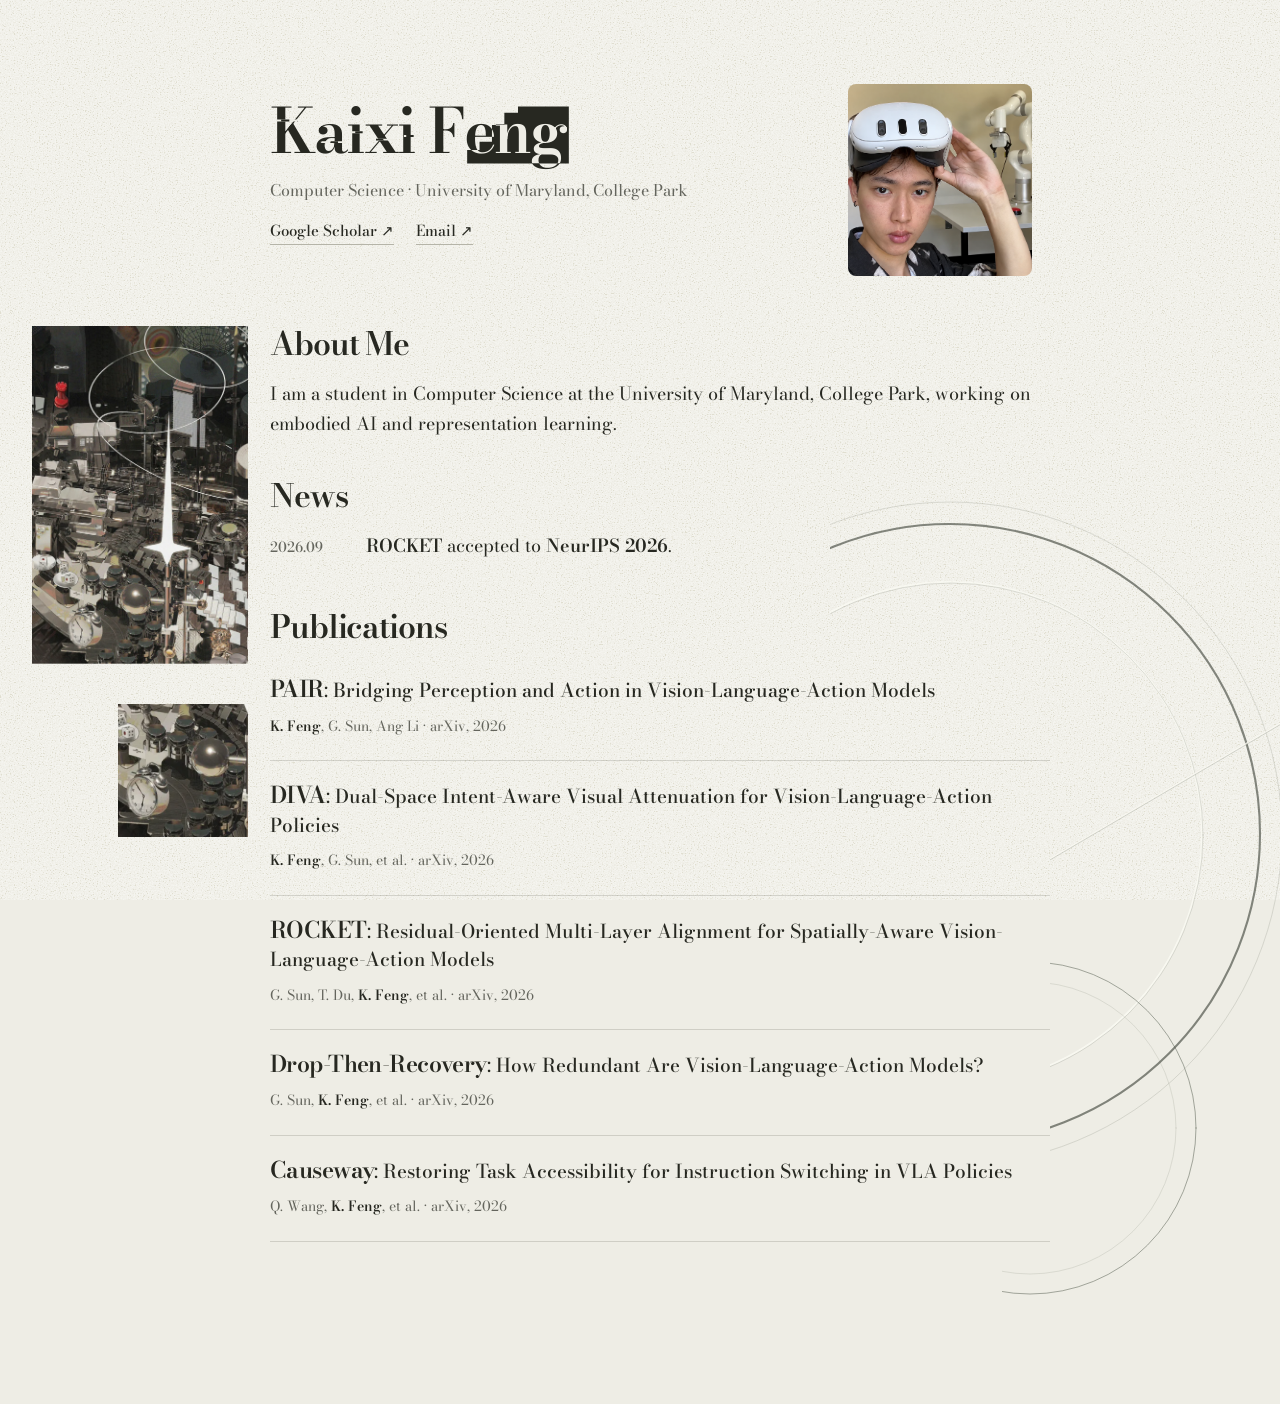
==== index.html @ b35eee11 "Add persistent browser opt-out for owner analytics visits" ====
<!DOCTYPE html>

<html lang="en">
<head>
<meta charset="utf-8"/>
<meta content="width=device-width, initial-scale=1" name="viewport"/>
<meta content="#eeede5" name="theme-color"/>
<meta content="Kaixi Feng — Computer Science student at the University of Maryland, College Park. Research in embodied AI and representation learning." name="description"/>
<meta content="Kaixi Feng — Homepage" property="og:title"/>
<meta content="Research and publications in embodied AI and representation learning." property="og:description"/>
<meta content="website" property="og:type"/>
<meta content="index, follow" name="robots"/>
<link href="https://kaixi66.github.io/Kaixi-Feng.github.io/" rel="canonical"/>
<meta content="https://kaixi66.github.io/Kaixi-Feng.github.io/" property="og:url"/>
<meta content="https://kaixi66.github.io/Kaixi-Feng.github.io/assets/kaixi-portrait-retouched.png" property="og:image"/>
<meta content="Kaixi Feng with a VR headset and robot arm" property="og:image:alt"/>
<meta content="summary" name="twitter:card"/>
<script type="application/ld+json">
{"@context":"https://schema.org","@type":"Person","name":"Kaixi Feng","url":"https://kaixi66.github.io/Kaixi-Feng.github.io/","image":"https://kaixi66.github.io/Kaixi-Feng.github.io/assets/kaixi-portrait-retouched.png","email":"mailto:kaixi@terpmail.umd.edu","jobTitle":"Computer Science student","affiliation":{"@type":"CollegeOrUniversity","name":"University of Maryland, College Park","url":"https://www.umd.edu/"},"sameAs":["https://scholar.google.com/citations?user=DMrUs2QAAAAJ&hl=en"],"knowsAbout":["Embodied AI","Representation Learning","Vision-Language-Action"]}
</script>
<title>Kaixi Feng — Homepage</title>
<link href="./favicon.svg" rel="icon" type="image/svg+xml"/>
<link href="./styles.css?v=ddaf54f" rel="stylesheet"/>
<script defer="" src="./main.js?v=20261015-owner-optout-1"></script>
</head>
<body>
<a class="skip-link" href="#main">Skip to content</a>
<div class="site-layout"><aside aria-hidden="true" class="art-rail art-rail-left">
<div class="art-left-group">
<div aria-hidden="true" class="art-panel art-left"><svg focusable="false" preserveaspectratio="xMidYMid slice" viewbox="140 0 900 1407"><image height="1407" href="./assets/mechanical-left.png" width="1056"/></svg></div>
<div class="art-detail-frame">
<div class="art-detail"><svg focusable="false" preserveAspectRatio="xMidYMid slice" viewBox="175 520 350 360"><image height="1031" href="./assets/mechanical-detail.png" width="886"/></svg></div>
</div>
</div>
</aside><div class="page" id="top">
<header aria-label="Profile" class="profile">
<div class="identity"><h1 aria-label="Kaixi Feng"><svg class="name-wordmark" aria-hidden="true" focusable="false" viewBox="0 0 492 128">
<defs>
<path id="name-field" d="M400 25H482V117H318V95H338V82H358V55H378V35H400Z"/>
<clipPath id="name-inverse"><use href="#name-field"/></clipPath>
<clipPath id="name-noise-k"><path d="M10 46H45V49H10Z"/></clipPath>
<clipPath id="name-noise-a"><path d="M82 81H122V84H82Z"/></clipPath>
<clipPath id="name-noise-i-first"><path d="M130 65H157V68H130Z"/></clipPath>
<clipPath id="name-noise-x"><path d="M171 77H204V80H171Z"/></clipPath>
<clipPath id="name-noise-i-last"><path d="M216 71H242V74H216Z"/></clipPath>
<g id="name-type"><text x="0" y="100" font-size="100" font-family="Bodoni Moda" font-weight="600" style="font-optical-sizing:none;font-variation-settings: &quot;opsz&quot; 12;letter-spacing:-4px">Kaixi Feng</text></g>
<g id="name-composition"><use href="#name-field" class="wordmark-ink"/><use href="#name-type" class="wordmark-ink"/><use href="#name-type" class="wordmark-paper" clip-path="url(#name-inverse)"/></g>
</defs>
<use href="#name-composition"/>
<path d="M10 46H45V49H10ZM82 81H122V84H82ZM130 65H157V68H130ZM171 77H204V80H171ZM216 71H242V74H216Z" class="wordmark-paper"/>
<g clip-path="url(#name-noise-k)"><use href="#name-type" transform="translate(6 0)" class="wordmark-ink"/></g>
<g clip-path="url(#name-noise-a)"><use href="#name-type" transform="translate(-5 0)" class="wordmark-ink"/></g>
<g clip-path="url(#name-noise-i-first)"><use href="#name-type" transform="translate(5 0)" class="wordmark-ink"/></g>
<g clip-path="url(#name-noise-x)"><use href="#name-type" transform="translate(-5 0)" class="wordmark-ink"/></g>
<g clip-path="url(#name-noise-i-last)"><use href="#name-type" transform="translate(5 0)" class="wordmark-ink"/></g>

</svg></h1><p class="profile-role">Computer Science · University of Maryland, College Park</p><div class="profile-links">
<a href="https://scholar.google.com/citations?user=DMrUs2QAAAAJ&amp;hl=en" rel="noopener noreferrer" target="_blank">Google Scholar ↗</a>
<a href="mailto:kaixi@terpmail.umd.edu" aria-label="Email Kaixi Feng at kaixi@terpmail.umd.edu">Email ↗</a>
</div></div>
<div class="portrait"><img src="./assets/kaixi-portrait-retouched.png" alt="Kaixi Feng wearing a VR headset beside a robot arm in a robotics lab" width="184" height="192" fetchpriority="high"/></div>
</header>
<main class="content" id="main">
<section aria-labelledby="about-heading" class="content-section" id="about">
<h2 id="about-heading">About Me</h2>
<p>I am a student in Computer Science at the University of Maryland, College Park, working on embodied AI and representation learning.</p>
</section>
<section aria-labelledby="news-heading" class="content-section" id="news">
<h2 id="news-heading">News</h2>
<ul class="news-list"><li><time datetime="2026-09">2026.09</time><p><strong>ROCKET</strong> accepted to <strong>NeurIPS 2026</strong>.</p></li></ul>
</section>
<section aria-labelledby="publications-heading" class="content-section publications-section" id="publications">
<h2 id="publications-heading">Publications</h2>
<div class="publication-list">
<article class="publication">
<h3><a href="https://arxiv.org/abs/2610.09016" rel="noopener noreferrer" target="_blank"><span class="paper-name">PAIR</span>: Bridging Perception and Action in Vision-Language-Action Models</a></h3>
<p><strong>K. Feng</strong>, G. Sun, Ang Li<span class="venue"> · arXiv, 2026</span></p>
</article>
<article class="publication">
<h3><a href="https://arxiv.org/abs/2610.09144" rel="noopener noreferrer" target="_blank"><span class="paper-name">DIVA</span>: Dual-Space Intent-Aware Visual Attenuation for Vision-Language-Action Policies</a></h3>
<p><strong>K. Feng</strong>, G. Sun, et al.<span class="venue"> · arXiv, 2026</span></p>
</article>
<article class="publication">
<h3><a href="https://arxiv.org/abs/2602.17951" rel="noopener noreferrer" target="_blank"><span class="paper-name">ROCKET</span>: Residual-Oriented Multi-Layer Alignment for Spatially-Aware Vision-Language-Action Models</a></h3>
<p>G. Sun, T. Du, <strong>K. Feng</strong>, et al.<span class="venue"> · arXiv, 2026</span></p>
</article>
<article class="publication">
<h3><a href="https://arxiv.org/abs/2606.27755" rel="noopener noreferrer" target="_blank"><span class="paper-name">Drop-Then-Recovery</span>: How Redundant Are Vision-Language-Action Models?</a></h3>
<p>G. Sun, <strong>K. Feng</strong>, et al.<span class="venue"> · arXiv, 2026</span></p>
</article>
<article class="publication">
<h3><a href="https://arxiv.org/abs/2609.30913" rel="noopener noreferrer" target="_blank"><span class="paper-name">Causeway</span>: Restoring Task Accessibility for Instruction Switching in VLA Policies</a></h3>
<p>Q. Wang, <strong>K. Feng</strong>, et al.<span class="venue"> · arXiv, 2026</span></p>
</article>
</div>
</section>
</main>
</div><aside aria-hidden="true" class="art-rail orbital-field"><img src="./assets/etched-orbit.svg" alt="" width="680" height="910" decoding="async"/></aside></div></body>
</html>
---- styles.css ----
@import url('https://fonts.googleapis.com/css2?family=Bodoni+Moda:opsz,wght@6..96,400;6..96,500;6..96,600&display=swap');

:root{--paper:#eeede5;--ink:#272821;--muted:#64655d;--line:rgba(57,58,45,.17);--accent:#596a6d;--serif:'Bodoni Moda','Bodoni MT','Times New Roman',serif}
*{box-sizing:border-box}
html{scroll-behavior:smooth}
body{margin:0;background:var(--paper);color:var(--ink);font-family:var(--serif);font-weight:400;font-optical-sizing:none;font-variation-settings:"opsz" 12;-webkit-font-smoothing:antialiased}
body::before{content:"";position:fixed;inset:0;z-index:0;pointer-events:none;background:url('./grain.svg') repeat;background-size:384px 384px;opacity:.88;mix-blend-mode:soft-light}
::selection{background:#d0c8b7}
a{color:inherit;text-decoration:none}
a:hover{color:var(--accent)}
a:focus-visible{outline:2px solid var(--accent);outline-offset:5px}
.skip-link{position:absolute;top:-70px;left:20px;background:var(--ink);color:var(--paper);padding:12px 18px;z-index:40}.skip-link:focus{top:12px}

.site-layout{position:relative;z-index:1;display:grid;grid-template-columns:minmax(0,1fr) minmax(0,900px) minmax(0,.8fr);grid-template-rows:repeat(4,auto);column-gap:58px;align-items:start;max-width:1640px;margin:0 auto;padding:92px 48px 120px}
/* Shared rows anchor the illustrations to content, including when text wraps. */
.page{min-width:0;display:grid;grid-column:2;grid-row:1 / 5;grid-template-rows:subgrid}
.profile{grid-row:1}
.content{display:grid;grid-row:2 / 5;grid-template-rows:subgrid;min-width:0}
#about{grid-row:1;padding-bottom:38px}
#news{grid-row:2;padding-bottom:48px}
#publications{grid-row:3}
.art-rail{position:relative;min-width:0}
.art-rail-left{grid-column:1;grid-row:2 / 5}
.art-panel{position:relative;pointer-events:none}
.art-panel>svg{display:block;width:100%;height:100%;overflow:hidden}
.art-left-group{width:calc(100% + 16px);max-width:244px;margin:0 0 0 auto}
.art-left{width:100%;aspect-ratio:900/1407;margin:0}
.art-detail-frame{position:relative;width:60%;max-width:156px;margin:40px 0 0 auto}
.art-detail{width:100%;aspect-ratio:350/360;overflow:hidden}
.art-detail svg{display:block;width:100%;height:100%}
/* Reveal the arc ends in the upper/lower whitespace; mask the reading area. */
.orbital-field{position:absolute;grid-column:3;grid-row:3 / 5;top:16px;left:-278px;height:910px;width:calc(100% + 278px);overflow:hidden;clip-path:polygon(0 0,100% 0,100% 100%,172px 100%,172px 740px,220px 740px,220px 170px,0 170px);pointer-events:none;user-select:none}
.orbital-field img{position:absolute;left:-180px;top:0;display:block;width:680px;height:910px;max-width:none}

.profile{position:relative}

.profile{display:grid;grid-template-columns:minmax(0,max-content) 184px;justify-content:start;align-items:center;gap:196px;margin-bottom:62px}
.portrait{position:relative;top:12px;width:184px;aspect-ratio:23/24;overflow:hidden;border-radius:8px}
.portrait img{display:block;width:100%;height:100%;object-fit:cover;object-position:50% 35%}
.profile h1{font-family:var(--serif);font-size:70px;line-height:1;letter-spacing:-.04em;font-weight:600;margin:0 0 19px;font-optical-sizing:none;font-variation-settings:"opsz" 12}

/* Hard-edged, static wordmark: shared geometry keeps the inverse lettering aligned. */
.name-wordmark{display:block;width:4.92em;height:1.28em;margin-bottom:-.18em;overflow:visible}
.name-wordmark text{font-family:var(--serif);font-size:100px;font-weight:600;font-optical-sizing:none;font-variation-settings:"opsz" 12;letter-spacing:-4px}
.wordmark-ink{fill:var(--ink)}
.wordmark-paper{fill:var(--paper)}

.profile-role{font-size:16px;line-height:1.5;color:var(--muted);margin:0}
.profile-links{display:flex;align-items:center;gap:22px;margin-top:18px}
.profile-links a{font-size:15px;line-height:1.4;font-weight:500;border-bottom:1px solid #b5b4a8;padding-bottom:3px}

.content-section{position:relative;margin:0;scroll-margin-top:32px}
h2{font-family:var(--serif);font-size:32px;line-height:1.12;letter-spacing:-.035em;font-weight:600;margin:0 0 17px;font-optical-sizing:none;font-variation-settings:"opsz" 12}
.content-section>p{font-size:18px;line-height:1.7;margin:0;max-width:78ch}
.news-list{list-style:none;margin:0;padding:0}
.news-list li{display:grid;grid-template-columns:76px minmax(0,1fr);gap:20px;align-items:baseline}
.news-list time{font-size:14px;font-weight:500;color:var(--muted);white-space:nowrap}
.news-list p{font-size:18px;line-height:1.7;margin:0}
.news-list strong{font-weight:600}
.publications-section{position:relative;margin:0}
.publications-section h2{margin-bottom:10px}
.publication{padding:22px 0 23px;border-bottom:1px solid var(--line)}
.publication h3{font-size:19px;line-height:1.5;letter-spacing:0;font-weight:500;margin:0 0 9px}
.paper-name{font-family:var(--serif);font-size:23px;font-weight:600;letter-spacing:-.025em;line-height:1;font-optical-sizing:none;font-variation-settings:"opsz" 12}
.publication p{font-size:14px;line-height:1.6;color:var(--muted);margin:0}
.publication p strong{font-weight:600;color:var(--ink)}
.venue{white-space:nowrap}

@media(max-width:1390px){.site-layout{grid-template-columns:minmax(0,1fr) minmax(0,780px) minmax(0,.8fr);column-gap:38px;padding:72px 32px 100px}.profile h1{font-size:62px}.profile{gap:160px}.art-left-group{margin-left:0}.orbital-field{width:calc(100% + 258px);left:-258px}}
@media(max-width:1100px){.site-layout{display:block;max-width:876px;padding:56px 24px 90px}.page,.content{display:block}.art-rail{display:none}.profile{grid-template-columns:minmax(0,max-content) 152px;gap:28px;margin-bottom:50px}.portrait{top:0;width:152px}.profile h1{font-size:46px}.profile-role{font-size:15px}}
@media(max-width:800px){.site-layout{max-width:640px;padding:40px 28px 68px}.profile{grid-template-columns:minmax(0,max-content) 120px;gap:20px;margin-bottom:43px}.portrait{width:120px}.profile h1{font-size:38px;margin-bottom:14px}.profile-role{font-size:14px;line-height:1.6}.profile-links{gap:18px;margin-top:14px}.profile-links a{font-size:14px}#about{padding-bottom:30px}#news{padding-bottom:38px}h2{font-size:30px;margin-bottom:14px}.content-section>p{font-size:17px;line-height:1.7}.news-list p{font-size:17px}.news-list li{grid-template-columns:65px minmax(0,1fr);gap:15px}.news-list time{font-size:13px}.publication{padding:20px 0}.publication h3{font-size:18px}.paper-name{font-size:21px}.publication p{font-size:13px}}
@media(max-width:390px){.site-layout{padding-left:22px;padding-right:22px}.profile{grid-template-columns:minmax(0,max-content) 112px;gap:19px}.portrait{width:112px}.profile h1{font-size:35px}.profile-links{gap:14px}.profile-links a{font-size:13px}}
@media(max-width:360px){.profile{grid-template-columns:minmax(0,max-content) 104px;gap:16px}.portrait{width:104px}.profile h1{font-size:30px}.profile-links{gap:12px}.profile-links a{font-size:12px}}
@media(prefers-reduced-motion:reduce){html{scroll-behavior:auto}}
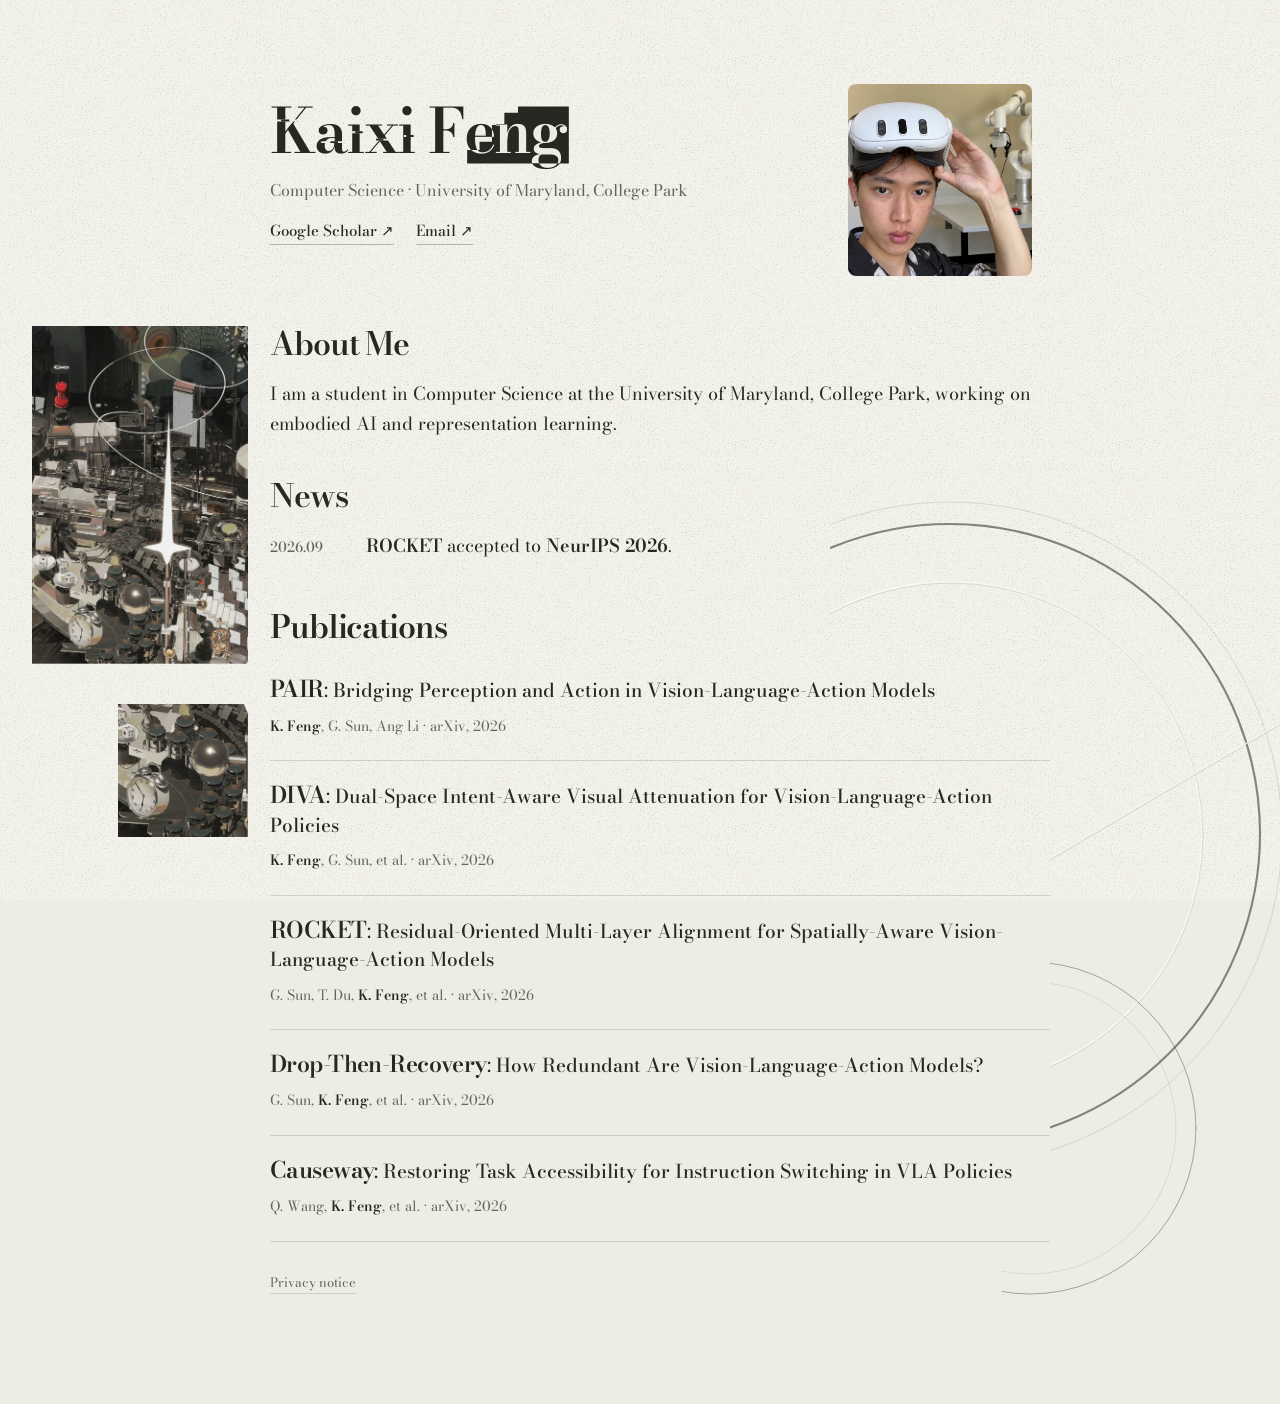
==== commit 6d5ab789: "Add consent-controlled Statcounter and Clarity visitor analytics" ====
--- a/index.html
+++ b/index.html
@@ -20,8 +20,9 @@
 </script>
 <title>Kaixi Feng — Homepage</title>
 <link href="./favicon.svg" rel="icon" type="image/svg+xml"/>
-<link href="./styles.css?v=ddaf54f" rel="stylesheet"/>
-<script defer="" src="./main.js?v=20261015-owner-optout-1"></script>
+<link href="./styles.css?v=20261015-insights-1" rel="stylesheet"/>
+<script defer="" src="./visitor-insights.js?v=20261015-insights-1"></script>
+<script defer="" src="./main.js?v=20261015-insights-1"></script>
 </head>
 <body>
 <a class="skip-link" href="#main">Skip to content</a>
@@ -93,7 +94,23 @@
 <p>Q. Wang, <strong>K. Feng</strong>, et al.<span class="venue"> · arXiv, 2026</span></p>
 </article>
 </div>
+<footer class="site-footer">
+<button type="button" id="analytics-settings" aria-controls="analytics-options" hidden>Privacy &amp; analytics</button>
+<a href="./privacy.html">Privacy notice</a>
+</footer>
 </section>
 </main>
-</div><aside aria-hidden="true" class="art-rail orbital-field"><img src="./assets/etched-orbit.svg" alt="" width="680" height="910" decoding="async"/></aside></div></body>
+</div><aside aria-hidden="true" class="art-rail orbital-field"><img src="./assets/etched-orbit.svg" alt="" width="680" height="910" decoding="async"/></aside></div>
+<section id="analytics-options" class="analytics-panel" aria-labelledby="analytics-options-title" tabindex="-1" hidden>
+<button type="button" id="analytics-close" class="analytics-close" aria-label="Close analytics preferences">×</button>
+<h2 id="analytics-options-title">Privacy &amp; analytics</h2>
+<p>May I use optional analytics to understand visits and improve this site? Statcounter measures approximate location, traffic sources and return visits. Microsoft Clarity records page interactions for click and scroll heatmaps and session replay. These services use cookies and receive usage data when you allow them.</p>
+<p>Cloudflare provides basic, cookie-free traffic statistics. <a href="./privacy.html">Read the privacy notice</a>.</p>
+<p id="analytics-choice-status" class="analytics-choice-status" role="status"></p>
+<div class="analytics-actions">
+<button type="button" id="analytics-decline">Decline optional analytics</button>
+<button type="button" id="analytics-allow">Allow optional analytics</button>
+</div>
+</section>
+</body>
 </html>
--- a/styles.css
+++ b/styles.css
@@ -73,3 +73,22 @@
 @media(max-width:360px){.profile{grid-template-columns:minmax(0,max-content) 104px;gap:16px}.portrait{width:104px}.profile h1{font-size:30px}.profile-links{gap:12px}.profile-links a{font-size:12px}}
 @media(prefers-reduced-motion:reduce){html{scroll-behavior:auto}}
 
+[hidden]{display:none!important}
+.site-footer{display:flex;flex-wrap:wrap;gap:12px 22px;margin-top:30px;color:var(--muted);font-size:13px;line-height:1.6}
+.site-footer button{font:inherit;color:inherit;border:0;border-bottom:1px solid var(--line);background:none;padding:0;cursor:pointer}
+.site-footer a{border-bottom:1px solid var(--line)}
+button:focus-visible{outline:2px solid var(--accent);outline-offset:4px}
+.analytics-panel{position:fixed;z-index:45;right:20px;bottom:20px;width:520px;max-width:calc(100% - 40px);max-height:calc(100dvh - 40px);overflow:auto;background:var(--paper);color:var(--ink);border:1px solid #b5b4a8;padding:23px 24px;font-family:system-ui,sans-serif;font-size:13px;line-height:1.65}
+.analytics-panel h2{font-family:var(--serif);font-size:25px;margin:0 28px 12px 0}
+.analytics-panel p{margin:0 0 12px}
+.analytics-panel a{text-decoration:underline;text-underline-offset:3px}
+.analytics-close{position:absolute;right:12px;top:8px;border:0;background:none;color:var(--muted);font-size:25px;cursor:pointer;padding:4px 8px}
+.analytics-choice-status{color:var(--muted)}
+.analytics-actions{display:flex;flex-wrap:wrap;gap:10px}
+.analytics-actions button{flex:1 1 185px;border:1px solid #85887b;padding:10px 12px;background:transparent;color:var(--ink);font:inherit;line-height:1.4;cursor:pointer}
+.analytics-actions button:hover{background:#e2e2d7}
+.privacy-page{position:relative;z-index:1;max-width:760px;margin:0 auto;padding:55px 25px 80px;font-size:17px;line-height:1.7}
+.privacy-page h1{font-size:40px;line-height:1.2;margin:25px 0}
+.privacy-page h2{font-size:26px;margin:32px 0 12px}
+.privacy-page a{text-decoration:underline;text-underline-offset:3px}
+
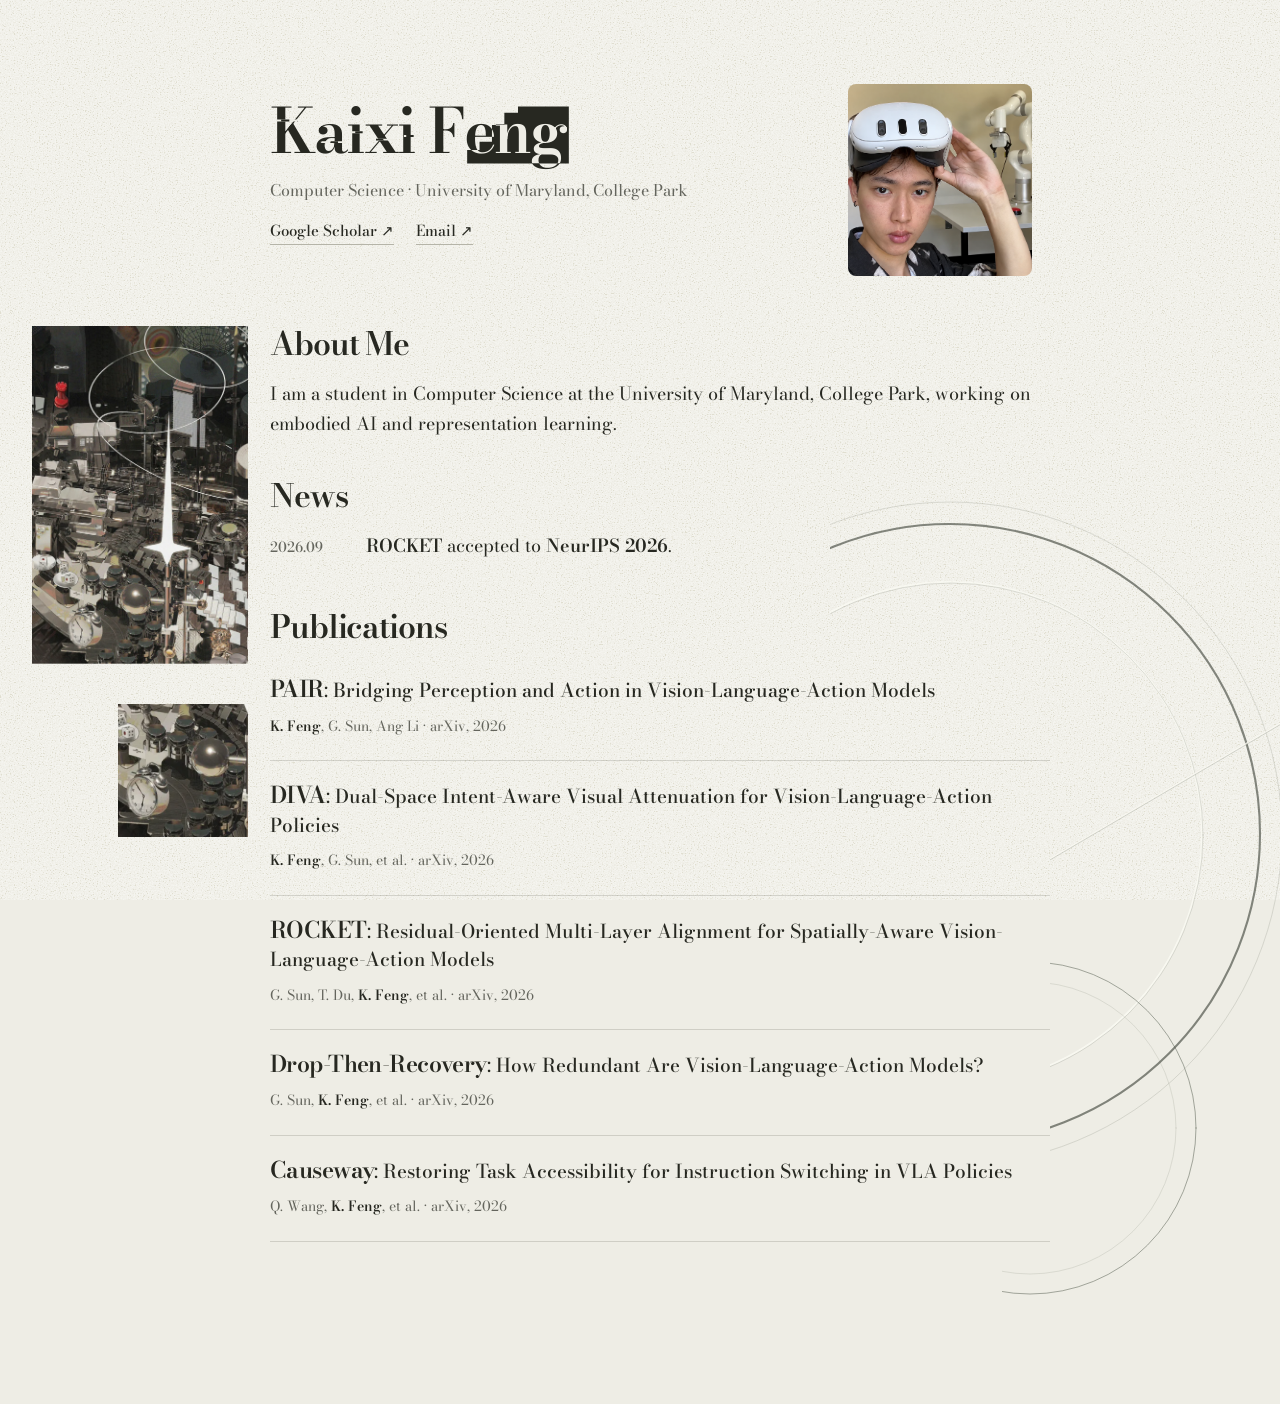
==== commit ea1fb49b: "Remove standalone privacy notice footer link" ====
--- a/index.html
+++ b/index.html
@@ -96,7 +96,6 @@
 </div>
 <footer class="site-footer">
 <button type="button" id="analytics-settings" aria-controls="analytics-options" hidden>Privacy &amp; analytics</button>
-<a href="./privacy.html">Privacy notice</a>
 </footer>
 </section>
 </main>
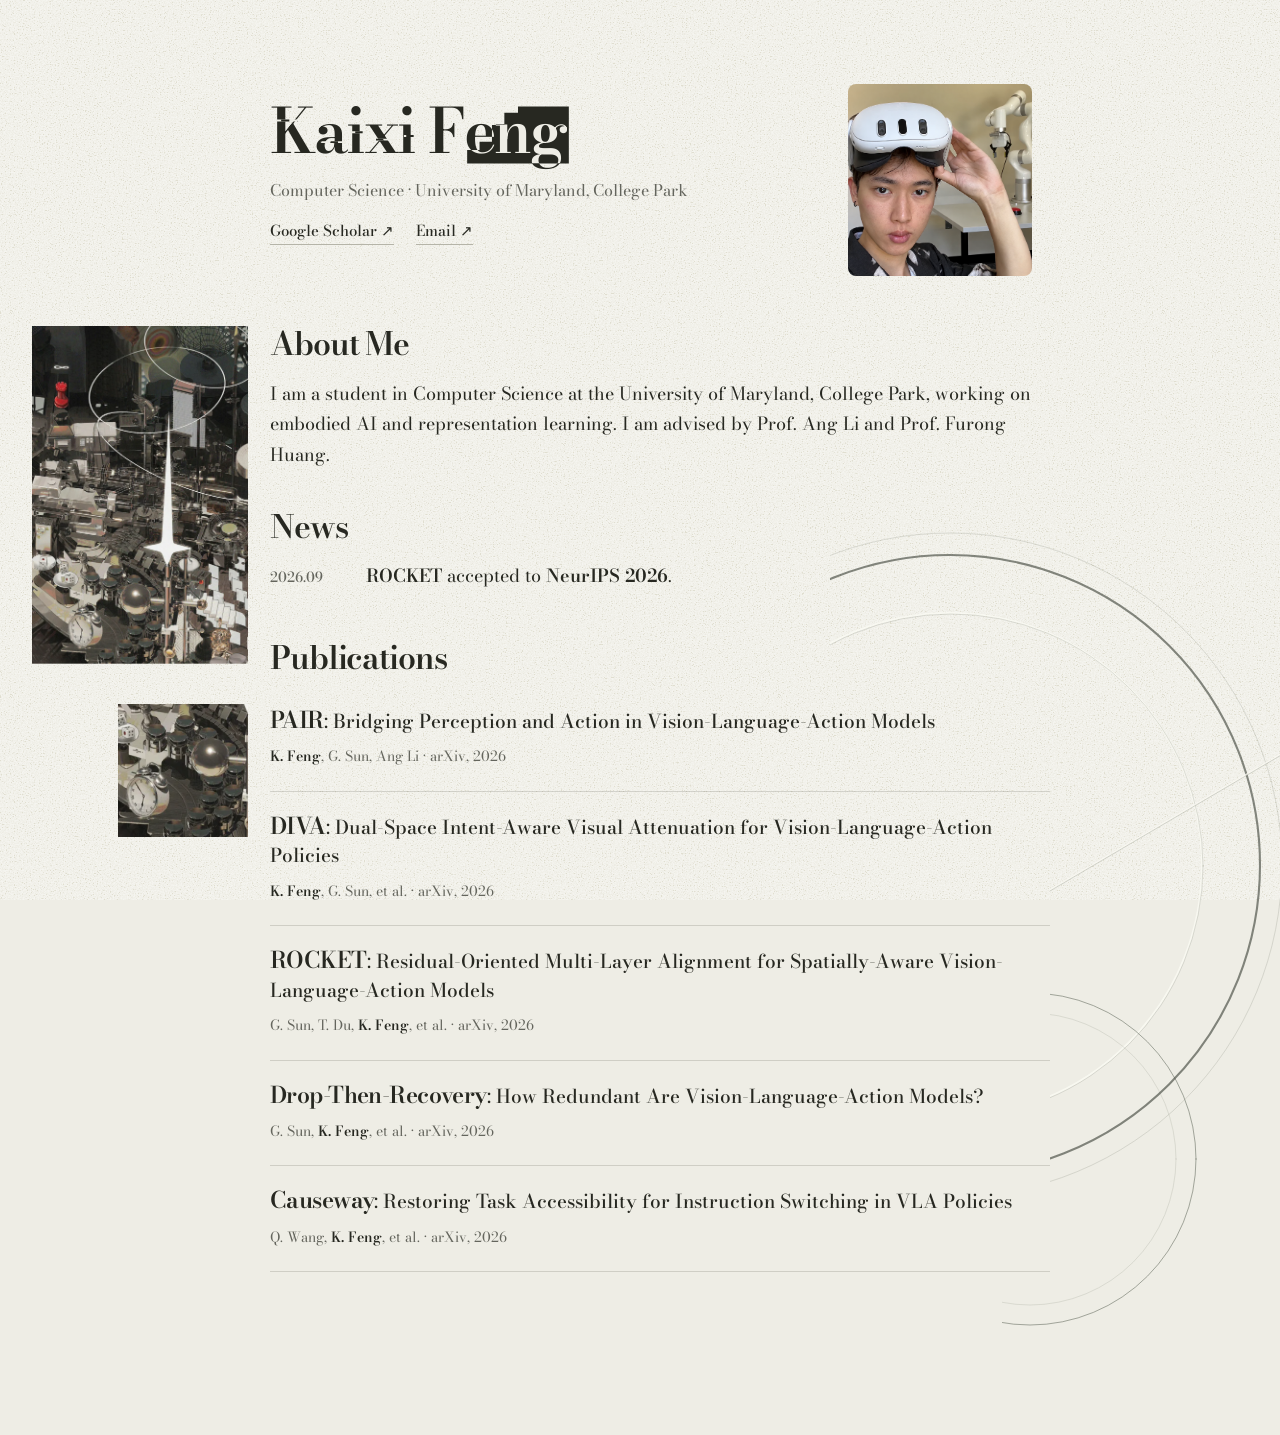
==== commit 3b639e3e: "Add Prof. Ang Li and Prof. Furong Huang as advisors in About Me" ====
--- a/index.html
+++ b/index.html
@@ -1,115 +1,101 @@
-<!DOCTYPE html>
-
-<html lang="en">
-<head>
-<meta charset="utf-8"/>
-<meta content="width=device-width, initial-scale=1" name="viewport"/>
-<meta content="#eeede5" name="theme-color"/>
-<meta content="Kaixi Feng — Computer Science student at the University of Maryland, College Park. Research in embodied AI and representation learning." name="description"/>
-<meta content="Kaixi Feng — Homepage" property="og:title"/>
-<meta content="Research and publications in embodied AI and representation learning." property="og:description"/>
-<meta content="website" property="og:type"/>
-<meta content="index, follow" name="robots"/>
-<link href="https://kaixi66.github.io/Kaixi-Feng.github.io/" rel="canonical"/>
-<meta content="https://kaixi66.github.io/Kaixi-Feng.github.io/" property="og:url"/>
-<meta content="https://kaixi66.github.io/Kaixi-Feng.github.io/assets/kaixi-portrait-retouched.png" property="og:image"/>
-<meta content="Kaixi Feng with a VR headset and robot arm" property="og:image:alt"/>
-<meta content="summary" name="twitter:card"/>
-<script type="application/ld+json">
-{"@context":"https://schema.org","@type":"Person","name":"Kaixi Feng","url":"https://kaixi66.github.io/Kaixi-Feng.github.io/","image":"https://kaixi66.github.io/Kaixi-Feng.github.io/assets/kaixi-portrait-retouched.png","email":"mailto:kaixi@terpmail.umd.edu","jobTitle":"Computer Science student","affiliation":{"@type":"CollegeOrUniversity","name":"University of Maryland, College Park","url":"https://www.umd.edu/"},"sameAs":["https://scholar.google.com/citations?user=DMrUs2QAAAAJ&hl=en"],"knowsAbout":["Embodied AI","Representation Learning","Vision-Language-Action"]}
-</script>
-<title>Kaixi Feng — Homepage</title>
-<link href="./favicon.svg" rel="icon" type="image/svg+xml"/>
-<link href="./styles.css?v=20261015-insights-1" rel="stylesheet"/>
-<script defer="" src="./visitor-insights.js?v=20261015-insights-1"></script>
-<script defer="" src="./main.js?v=20261015-insights-1"></script>
-</head>
-<body>
-<a class="skip-link" href="#main">Skip to content</a>
-<div class="site-layout"><aside aria-hidden="true" class="art-rail art-rail-left">
-<div class="art-left-group">
-<div aria-hidden="true" class="art-panel art-left"><svg focusable="false" preserveaspectratio="xMidYMid slice" viewbox="140 0 900 1407"><image height="1407" href="./assets/mechanical-left.png" width="1056"/></svg></div>
-<div class="art-detail-frame">
-<div class="art-detail"><svg focusable="false" preserveAspectRatio="xMidYMid slice" viewBox="175 520 350 360"><image height="1031" href="./assets/mechanical-detail.png" width="886"/></svg></div>
-</div>
-</div>
-</aside><div class="page" id="top">
-<header aria-label="Profile" class="profile">
-<div class="identity"><h1 aria-label="Kaixi Feng"><svg class="name-wordmark" aria-hidden="true" focusable="false" viewBox="0 0 492 128">
-<defs>
-<path id="name-field" d="M400 25H482V117H318V95H338V82H358V55H378V35H400Z"/>
-<clipPath id="name-inverse"><use href="#name-field"/></clipPath>
-<clipPath id="name-noise-k"><path d="M10 46H45V49H10Z"/></clipPath>
-<clipPath id="name-noise-a"><path d="M82 81H122V84H82Z"/></clipPath>
-<clipPath id="name-noise-i-first"><path d="M130 65H157V68H130Z"/></clipPath>
-<clipPath id="name-noise-x"><path d="M171 77H204V80H171Z"/></clipPath>
-<clipPath id="name-noise-i-last"><path d="M216 71H242V74H216Z"/></clipPath>
-<g id="name-type"><text x="0" y="100" font-size="100" font-family="Bodoni Moda" font-weight="600" style="font-optical-sizing:none;font-variation-settings: &quot;opsz&quot; 12;letter-spacing:-4px">Kaixi Feng</text></g>
-<g id="name-composition"><use href="#name-field" class="wordmark-ink"/><use href="#name-type" class="wordmark-ink"/><use href="#name-type" class="wordmark-paper" clip-path="url(#name-inverse)"/></g>
-</defs>
-<use href="#name-composition"/>
-<path d="M10 46H45V49H10ZM82 81H122V84H82ZM130 65H157V68H130ZM171 77H204V80H171ZM216 71H242V74H216Z" class="wordmark-paper"/>
-<g clip-path="url(#name-noise-k)"><use href="#name-type" transform="translate(6 0)" class="wordmark-ink"/></g>
-<g clip-path="url(#name-noise-a)"><use href="#name-type" transform="translate(-5 0)" class="wordmark-ink"/></g>
-<g clip-path="url(#name-noise-i-first)"><use href="#name-type" transform="translate(5 0)" class="wordmark-ink"/></g>
-<g clip-path="url(#name-noise-x)"><use href="#name-type" transform="translate(-5 0)" class="wordmark-ink"/></g>
-<g clip-path="url(#name-noise-i-last)"><use href="#name-type" transform="translate(5 0)" class="wordmark-ink"/></g>
-
-</svg></h1><p class="profile-role">Computer Science · University of Maryland, College Park</p><div class="profile-links">
-<a href="https://scholar.google.com/citations?user=DMrUs2QAAAAJ&amp;hl=en" rel="noopener noreferrer" target="_blank">Google Scholar ↗</a>
-<a href="mailto:kaixi@terpmail.umd.edu" aria-label="Email Kaixi Feng at kaixi@terpmail.umd.edu">Email ↗</a>
-</div></div>
-<div class="portrait"><img src="./assets/kaixi-portrait-retouched.png" alt="Kaixi Feng wearing a VR headset beside a robot arm in a robotics lab" width="184" height="192" fetchpriority="high"/></div>
-</header>
-<main class="content" id="main">
-<section aria-labelledby="about-heading" class="content-section" id="about">
-<h2 id="about-heading">About Me</h2>
-<p>I am a student in Computer Science at the University of Maryland, College Park, working on embodied AI and representation learning.</p>
-</section>
-<section aria-labelledby="news-heading" class="content-section" id="news">
-<h2 id="news-heading">News</h2>
-<ul class="news-list"><li><time datetime="2026-09">2026.09</time><p><strong>ROCKET</strong> accepted to <strong>NeurIPS 2026</strong>.</p></li></ul>
-</section>
-<section aria-labelledby="publications-heading" class="content-section publications-section" id="publications">
-<h2 id="publications-heading">Publications</h2>
-<div class="publication-list">
-<article class="publication">
-<h3><a href="https://arxiv.org/abs/2610.09016" rel="noopener noreferrer" target="_blank"><span class="paper-name">PAIR</span>: Bridging Perception and Action in Vision-Language-Action Models</a></h3>
-<p><strong>K. Feng</strong>, G. Sun, Ang Li<span class="venue"> · arXiv, 2026</span></p>
-</article>
-<article class="publication">
-<h3><a href="https://arxiv.org/abs/2610.09144" rel="noopener noreferrer" target="_blank"><span class="paper-name">DIVA</span>: Dual-Space Intent-Aware Visual Attenuation for Vision-Language-Action Policies</a></h3>
-<p><strong>K. Feng</strong>, G. Sun, et al.<span class="venue"> · arXiv, 2026</span></p>
-</article>
-<article class="publication">
-<h3><a href="https://arxiv.org/abs/2602.17951" rel="noopener noreferrer" target="_blank"><span class="paper-name">ROCKET</span>: Residual-Oriented Multi-Layer Alignment for Spatially-Aware Vision-Language-Action Models</a></h3>
-<p>G. Sun, T. Du, <strong>K. Feng</strong>, et al.<span class="venue"> · arXiv, 2026</span></p>
-</article>
-<article class="publication">
-<h3><a href="https://arxiv.org/abs/2606.27755" rel="noopener noreferrer" target="_blank"><span class="paper-name">Drop-Then-Recovery</span>: How Redundant Are Vision-Language-Action Models?</a></h3>
-<p>G. Sun, <strong>K. Feng</strong>, et al.<span class="venue"> · arXiv, 2026</span></p>
-</article>
-<article class="publication">
-<h3><a href="https://arxiv.org/abs/2609.30913" rel="noopener noreferrer" target="_blank"><span class="paper-name">Causeway</span>: Restoring Task Accessibility for Instruction Switching in VLA Policies</a></h3>
-<p>Q. Wang, <strong>K. Feng</strong>, et al.<span class="venue"> · arXiv, 2026</span></p>
-</article>
-</div>
-<footer class="site-footer">
-<button type="button" id="analytics-settings" aria-controls="analytics-options" hidden>Privacy &amp; analytics</button>
-</footer>
-</section>
-</main>
-</div><aside aria-hidden="true" class="art-rail orbital-field"><img src="./assets/etched-orbit.svg" alt="" width="680" height="910" decoding="async"/></aside></div>
-<section id="analytics-options" class="analytics-panel" aria-labelledby="analytics-options-title" tabindex="-1" hidden>
-<button type="button" id="analytics-close" class="analytics-close" aria-label="Close analytics preferences">×</button>
-<h2 id="analytics-options-title">Privacy &amp; analytics</h2>
-<p>May I use optional analytics to understand visits and improve this site? Statcounter measures approximate location, traffic sources and return visits. Microsoft Clarity records page interactions for click and scroll heatmaps and session replay. These services use cookies and receive usage data when you allow them.</p>
-<p>Cloudflare provides basic, cookie-free traffic statistics. <a href="./privacy.html">Read the privacy notice</a>.</p>
-<p id="analytics-choice-status" class="analytics-choice-status" role="status"></p>
-<div class="analytics-actions">
-<button type="button" id="analytics-decline">Decline optional analytics</button>
-<button type="button" id="analytics-allow">Allow optional analytics</button>
-</div>
-</section>
-</body>
-</html>
+<!DOCTYPE html>
+
+<html lang="en">
+<head>
+<meta charset="utf-8"/>
+<meta content="width=device-width, initial-scale=1" name="viewport"/>
+<meta content="#eeede5" name="theme-color"/>
+<meta content="Kaixi Feng — Computer Science student at the University of Maryland, College Park. Research in embodied AI and representation learning." name="description"/>
+<meta content="Kaixi Feng — Homepage" property="og:title"/>
+<meta content="Research and publications in embodied AI and representation learning." property="og:description"/>
+<meta content="website" property="og:type"/>
+<meta content="index, follow" name="robots"/>
+<link href="https://kaixi66.github.io/Kaixi-Feng.github.io/" rel="canonical"/>
+<meta content="https://kaixi66.github.io/Kaixi-Feng.github.io/" property="og:url"/>
+<meta content="https://kaixi66.github.io/Kaixi-Feng.github.io/assets/kaixi-portrait-retouched.png" property="og:image"/>
+<meta content="Kaixi Feng with a VR headset and robot arm" property="og:image:alt"/>
+<meta content="summary" name="twitter:card"/>
+<script type="application/ld+json">
+{"@context":"https://schema.org","@type":"Person","name":"Kaixi Feng","url":"https://kaixi66.github.io/Kaixi-Feng.github.io/","image":"https://kaixi66.github.io/Kaixi-Feng.github.io/assets/kaixi-portrait-retouched.png","email":"mailto:kaixi@terpmail.umd.edu","jobTitle":"Computer Science student","affiliation":{"@type":"CollegeOrUniversity","name":"University of Maryland, College Park","url":"https://www.umd.edu/"},"sameAs":["https://scholar.google.com/citations?user=DMrUs2QAAAAJ&hl=en"],"knowsAbout":["Embodied AI","Representation Learning","Vision-Language-Action"]}
+</script>
+<title>Kaixi Feng — Homepage</title>
+<link href="./favicon.svg" rel="icon" type="image/svg+xml"/>
+<link href="./styles.css?v=20261015-no-analytics-ui" rel="stylesheet"/>
+<script defer="" src="./visitor-insights.js?v=20261016-cookieless"></script>
+<script defer="" src="./main.js?v=20261015-no-analytics-ui"></script>
+</head>
+<body>
+<a class="skip-link" href="#main">Skip to content</a>
+<div class="site-layout"><aside aria-hidden="true" class="art-rail art-rail-left">
+<div class="art-left-group">
+<div aria-hidden="true" class="art-panel art-left"><svg focusable="false" preserveaspectratio="xMidYMid slice" viewbox="140 0 900 1407"><image height="1407" href="./assets/mechanical-left.png" width="1056"/></svg></div>
+<div class="art-detail-frame">
+<div class="art-detail"><svg focusable="false" preserveAspectRatio="xMidYMid slice" viewBox="175 520 350 360"><image height="1031" href="./assets/mechanical-detail.png" width="886"/></svg></div>
+</div>
+</div>
+</aside><div class="page" id="top">
+<header aria-label="Profile" class="profile">
+<div class="identity"><h1 aria-label="Kaixi Feng"><svg class="name-wordmark" aria-hidden="true" focusable="false" viewBox="0 0 492 128">
+<defs>
+<path id="name-field" d="M400 25H482V117H318V95H338V82H358V55H378V35H400Z"/>
+<clipPath id="name-inverse"><use href="#name-field"/></clipPath>
+<clipPath id="name-noise-k"><path d="M10 46H45V49H10Z"/></clipPath>
+<clipPath id="name-noise-a"><path d="M82 81H122V84H82Z"/></clipPath>
+<clipPath id="name-noise-i-first"><path d="M130 65H157V68H130Z"/></clipPath>
+<clipPath id="name-noise-x"><path d="M171 77H204V80H171Z"/></clipPath>
+<clipPath id="name-noise-i-last"><path d="M216 71H242V74H216Z"/></clipPath>
+<g id="name-type"><text x="0" y="100" font-size="100" font-family="Bodoni Moda" font-weight="600" style="font-optical-sizing:none;font-variation-settings: &quot;opsz&quot; 12;letter-spacing:-4px">Kaixi Feng</text></g>
+<g id="name-composition"><use href="#name-field" class="wordmark-ink"/><use href="#name-type" class="wordmark-ink"/><use href="#name-type" class="wordmark-paper" clip-path="url(#name-inverse)"/></g>
+</defs>
+<use href="#name-composition"/>
+<path d="M10 46H45V49H10ZM82 81H122V84H82ZM130 65H157V68H130ZM171 77H204V80H171ZM216 71H242V74H216Z" class="wordmark-paper"/>
+<g clip-path="url(#name-noise-k)"><use href="#name-type" transform="translate(6 0)" class="wordmark-ink"/></g>
+<g clip-path="url(#name-noise-a)"><use href="#name-type" transform="translate(-5 0)" class="wordmark-ink"/></g>
+<g clip-path="url(#name-noise-i-first)"><use href="#name-type" transform="translate(5 0)" class="wordmark-ink"/></g>
+<g clip-path="url(#name-noise-x)"><use href="#name-type" transform="translate(-5 0)" class="wordmark-ink"/></g>
+<g clip-path="url(#name-noise-i-last)"><use href="#name-type" transform="translate(5 0)" class="wordmark-ink"/></g>
+
+</svg></h1><p class="profile-role">Computer Science · University of Maryland, College Park</p><div class="profile-links">
+<a href="https://scholar.google.com/citations?user=DMrUs2QAAAAJ&amp;hl=en" rel="noopener noreferrer" target="_blank">Google Scholar ↗</a>
+<a href="mailto:kaixi@terpmail.umd.edu" aria-label="Email Kaixi Feng at kaixi@terpmail.umd.edu">Email ↗</a>
+</div></div>
+<div class="portrait"><img src="./assets/kaixi-portrait-retouched.png" alt="Kaixi Feng wearing a VR headset beside a robot arm in a robotics lab" width="184" height="192" fetchpriority="high"/></div>
+</header>
+<main class="content" id="main">
+<section aria-labelledby="about-heading" class="content-section" id="about">
+<h2 id="about-heading">About Me</h2>
+<p>I am a student in Computer Science at the University of Maryland, College Park, working on embodied AI and representation learning. I am advised by <a href="https://www.ang-li.com/" rel="noopener noreferrer" target="_blank">Prof. Ang Li</a> and <a href="https://furong-huang.com/" rel="noopener noreferrer" target="_blank">Prof. Furong Huang</a>.</p>
+</section>
+<section aria-labelledby="news-heading" class="content-section" id="news">
+<h2 id="news-heading">News</h2>
+<ul class="news-list"><li><time datetime="2026-09">2026.09</time><p><strong>ROCKET</strong> accepted to <strong>NeurIPS 2026</strong>.</p></li></ul>
+</section>
+<section aria-labelledby="publications-heading" class="content-section publications-section" id="publications">
+<h2 id="publications-heading">Publications</h2>
+<div class="publication-list">
+<article class="publication">
+<h3><a href="https://arxiv.org/abs/2610.09016" rel="noopener noreferrer" target="_blank"><span class="paper-name">PAIR</span>: Bridging Perception and Action in Vision-Language-Action Models</a></h3>
+<p><strong>K. Feng</strong>, G. Sun, Ang Li<span class="venue"> · arXiv, 2026</span></p>
+</article>
+<article class="publication">
+<h3><a href="https://arxiv.org/abs/2610.09144" rel="noopener noreferrer" target="_blank"><span class="paper-name">DIVA</span>: Dual-Space Intent-Aware Visual Attenuation for Vision-Language-Action Policies</a></h3>
+<p><strong>K. Feng</strong>, G. Sun, et al.<span class="venue"> · arXiv, 2026</span></p>
+</article>
+<article class="publication">
+<h3><a href="https://arxiv.org/abs/2602.17951" rel="noopener noreferrer" target="_blank"><span class="paper-name">ROCKET</span>: Residual-Oriented Multi-Layer Alignment for Spatially-Aware Vision-Language-Action Models</a></h3>
+<p>G. Sun, T. Du, <strong>K. Feng</strong>, et al.<span class="venue"> · arXiv, 2026</span></p>
+</article>
+<article class="publication">
+<h3><a href="https://arxiv.org/abs/2606.27755" rel="noopener noreferrer" target="_blank"><span class="paper-name">Drop-Then-Recovery</span>: How Redundant Are Vision-Language-Action Models?</a></h3>
+<p>G. Sun, <strong>K. Feng</strong>, et al.<span class="venue"> · arXiv, 2026</span></p>
+</article>
+<article class="publication">
+<h3><a href="https://arxiv.org/abs/2609.30913" rel="noopener noreferrer" target="_blank"><span class="paper-name">Causeway</span>: Restoring Task Accessibility for Instruction Switching in VLA Policies</a></h3>
+<p>Q. Wang, <strong>K. Feng</strong>, et al.<span class="venue"> · arXiv, 2026</span></p>
+</article>
+</div>
+</section>
+</main>
+</div><aside aria-hidden="true" class="art-rail orbital-field"><img src="./assets/etched-orbit.svg" alt="" width="680" height="910" decoding="async"/></aside></div>
+</body>
+</html>
--- a/styles.css
+++ b/styles.css
@@ -1,94 +1,81 @@
-@import url('https://fonts.googleapis.com/css2?family=Bodoni+Moda:opsz,wght@6..96,400;6..96,500;6..96,600&display=swap');
-
-:root{--paper:#eeede5;--ink:#272821;--muted:#64655d;--line:rgba(57,58,45,.17);--accent:#596a6d;--serif:'Bodoni Moda','Bodoni MT','Times New Roman',serif}
-*{box-sizing:border-box}
-html{scroll-behavior:smooth}
-body{margin:0;background:var(--paper);color:var(--ink);font-family:var(--serif);font-weight:400;font-optical-sizing:none;font-variation-settings:"opsz" 12;-webkit-font-smoothing:antialiased}
-body::before{content:"";position:fixed;inset:0;z-index:0;pointer-events:none;background:url('./grain.svg') repeat;background-size:384px 384px;opacity:.88;mix-blend-mode:soft-light}
-::selection{background:#d0c8b7}
-a{color:inherit;text-decoration:none}
-a:hover{color:var(--accent)}
-a:focus-visible{outline:2px solid var(--accent);outline-offset:5px}
-.skip-link{position:absolute;top:-70px;left:20px;background:var(--ink);color:var(--paper);padding:12px 18px;z-index:40}.skip-link:focus{top:12px}
-
-.site-layout{position:relative;z-index:1;display:grid;grid-template-columns:minmax(0,1fr) minmax(0,900px) minmax(0,.8fr);grid-template-rows:repeat(4,auto);column-gap:58px;align-items:start;max-width:1640px;margin:0 auto;padding:92px 48px 120px}
-/* Shared rows anchor the illustrations to content, including when text wraps. */
-.page{min-width:0;display:grid;grid-column:2;grid-row:1 / 5;grid-template-rows:subgrid}
-.profile{grid-row:1}
-.content{display:grid;grid-row:2 / 5;grid-template-rows:subgrid;min-width:0}
-#about{grid-row:1;padding-bottom:38px}
-#news{grid-row:2;padding-bottom:48px}
-#publications{grid-row:3}
-.art-rail{position:relative;min-width:0}
-.art-rail-left{grid-column:1;grid-row:2 / 5}
-.art-panel{position:relative;pointer-events:none}
-.art-panel>svg{display:block;width:100%;height:100%;overflow:hidden}
-.art-left-group{width:calc(100% + 16px);max-width:244px;margin:0 0 0 auto}
-.art-left{width:100%;aspect-ratio:900/1407;margin:0}
-.art-detail-frame{position:relative;width:60%;max-width:156px;margin:40px 0 0 auto}
-.art-detail{width:100%;aspect-ratio:350/360;overflow:hidden}
-.art-detail svg{display:block;width:100%;height:100%}
-/* Reveal the arc ends in the upper/lower whitespace; mask the reading area. */
-.orbital-field{position:absolute;grid-column:3;grid-row:3 / 5;top:16px;left:-278px;height:910px;width:calc(100% + 278px);overflow:hidden;clip-path:polygon(0 0,100% 0,100% 100%,172px 100%,172px 740px,220px 740px,220px 170px,0 170px);pointer-events:none;user-select:none}
-.orbital-field img{position:absolute;left:-180px;top:0;display:block;width:680px;height:910px;max-width:none}
-
-.profile{position:relative}
-
-.profile{display:grid;grid-template-columns:minmax(0,max-content) 184px;justify-content:start;align-items:center;gap:196px;margin-bottom:62px}
-.portrait{position:relative;top:12px;width:184px;aspect-ratio:23/24;overflow:hidden;border-radius:8px}
-.portrait img{display:block;width:100%;height:100%;object-fit:cover;object-position:50% 35%}
-.profile h1{font-family:var(--serif);font-size:70px;line-height:1;letter-spacing:-.04em;font-weight:600;margin:0 0 19px;font-optical-sizing:none;font-variation-settings:"opsz" 12}
-
-/* Hard-edged, static wordmark: shared geometry keeps the inverse lettering aligned. */
-.name-wordmark{display:block;width:4.92em;height:1.28em;margin-bottom:-.18em;overflow:visible}
-.name-wordmark text{font-family:var(--serif);font-size:100px;font-weight:600;font-optical-sizing:none;font-variation-settings:"opsz" 12;letter-spacing:-4px}
-.wordmark-ink{fill:var(--ink)}
-.wordmark-paper{fill:var(--paper)}
-
-.profile-role{font-size:16px;line-height:1.5;color:var(--muted);margin:0}
-.profile-links{display:flex;align-items:center;gap:22px;margin-top:18px}
-.profile-links a{font-size:15px;line-height:1.4;font-weight:500;border-bottom:1px solid #b5b4a8;padding-bottom:3px}
-
-.content-section{position:relative;margin:0;scroll-margin-top:32px}
-h2{font-family:var(--serif);font-size:32px;line-height:1.12;letter-spacing:-.035em;font-weight:600;margin:0 0 17px;font-optical-sizing:none;font-variation-settings:"opsz" 12}
-.content-section>p{font-size:18px;line-height:1.7;margin:0;max-width:78ch}
-.news-list{list-style:none;margin:0;padding:0}
-.news-list li{display:grid;grid-template-columns:76px minmax(0,1fr);gap:20px;align-items:baseline}
-.news-list time{font-size:14px;font-weight:500;color:var(--muted);white-space:nowrap}
-.news-list p{font-size:18px;line-height:1.7;margin:0}
-.news-list strong{font-weight:600}
-.publications-section{position:relative;margin:0}
-.publications-section h2{margin-bottom:10px}
-.publication{padding:22px 0 23px;border-bottom:1px solid var(--line)}
-.publication h3{font-size:19px;line-height:1.5;letter-spacing:0;font-weight:500;margin:0 0 9px}
-.paper-name{font-family:var(--serif);font-size:23px;font-weight:600;letter-spacing:-.025em;line-height:1;font-optical-sizing:none;font-variation-settings:"opsz" 12}
-.publication p{font-size:14px;line-height:1.6;color:var(--muted);margin:0}
-.publication p strong{font-weight:600;color:var(--ink)}
-.venue{white-space:nowrap}
-
-@media(max-width:1390px){.site-layout{grid-template-columns:minmax(0,1fr) minmax(0,780px) minmax(0,.8fr);column-gap:38px;padding:72px 32px 100px}.profile h1{font-size:62px}.profile{gap:160px}.art-left-group{margin-left:0}.orbital-field{width:calc(100% + 258px);left:-258px}}
-@media(max-width:1100px){.site-layout{display:block;max-width:876px;padding:56px 24px 90px}.page,.content{display:block}.art-rail{display:none}.profile{grid-template-columns:minmax(0,max-content) 152px;gap:28px;margin-bottom:50px}.portrait{top:0;width:152px}.profile h1{font-size:46px}.profile-role{font-size:15px}}
-@media(max-width:800px){.site-layout{max-width:640px;padding:40px 28px 68px}.profile{grid-template-columns:minmax(0,max-content) 120px;gap:20px;margin-bottom:43px}.portrait{width:120px}.profile h1{font-size:38px;margin-bottom:14px}.profile-role{font-size:14px;line-height:1.6}.profile-links{gap:18px;margin-top:14px}.profile-links a{font-size:14px}#about{padding-bottom:30px}#news{padding-bottom:38px}h2{font-size:30px;margin-bottom:14px}.content-section>p{font-size:17px;line-height:1.7}.news-list p{font-size:17px}.news-list li{grid-template-columns:65px minmax(0,1fr);gap:15px}.news-list time{font-size:13px}.publication{padding:20px 0}.publication h3{font-size:18px}.paper-name{font-size:21px}.publication p{font-size:13px}}
-@media(max-width:390px){.site-layout{padding-left:22px;padding-right:22px}.profile{grid-template-columns:minmax(0,max-content) 112px;gap:19px}.portrait{width:112px}.profile h1{font-size:35px}.profile-links{gap:14px}.profile-links a{font-size:13px}}
-@media(max-width:360px){.profile{grid-template-columns:minmax(0,max-content) 104px;gap:16px}.portrait{width:104px}.profile h1{font-size:30px}.profile-links{gap:12px}.profile-links a{font-size:12px}}
-@media(prefers-reduced-motion:reduce){html{scroll-behavior:auto}}
-
-[hidden]{display:none!important}
-.site-footer{display:flex;flex-wrap:wrap;gap:12px 22px;margin-top:30px;color:var(--muted);font-size:13px;line-height:1.6}
-.site-footer button{font:inherit;color:inherit;border:0;border-bottom:1px solid var(--line);background:none;padding:0;cursor:pointer}
-.site-footer a{border-bottom:1px solid var(--line)}
-button:focus-visible{outline:2px solid var(--accent);outline-offset:4px}
-.analytics-panel{position:fixed;z-index:45;right:20px;bottom:20px;width:520px;max-width:calc(100% - 40px);max-height:calc(100dvh - 40px);overflow:auto;background:var(--paper);color:var(--ink);border:1px solid #b5b4a8;padding:23px 24px;font-family:system-ui,sans-serif;font-size:13px;line-height:1.65}
-.analytics-panel h2{font-family:var(--serif);font-size:25px;margin:0 28px 12px 0}
-.analytics-panel p{margin:0 0 12px}
-.analytics-panel a{text-decoration:underline;text-underline-offset:3px}
-.analytics-close{position:absolute;right:12px;top:8px;border:0;background:none;color:var(--muted);font-size:25px;cursor:pointer;padding:4px 8px}
-.analytics-choice-status{color:var(--muted)}
-.analytics-actions{display:flex;flex-wrap:wrap;gap:10px}
-.analytics-actions button{flex:1 1 185px;border:1px solid #85887b;padding:10px 12px;background:transparent;color:var(--ink);font:inherit;line-height:1.4;cursor:pointer}
-.analytics-actions button:hover{background:#e2e2d7}
-.privacy-page{position:relative;z-index:1;max-width:760px;margin:0 auto;padding:55px 25px 80px;font-size:17px;line-height:1.7}
-.privacy-page h1{font-size:40px;line-height:1.2;margin:25px 0}
-.privacy-page h2{font-size:26px;margin:32px 0 12px}
-.privacy-page a{text-decoration:underline;text-underline-offset:3px}
-
+@import url('https://fonts.googleapis.com/css2?family=Bodoni+Moda:opsz,wght@6..96,400;6..96,500;6..96,600&display=swap');
+
+:root{--paper:#eeede5;--ink:#272821;--muted:#64655d;--line:rgba(57,58,45,.17);--accent:#596a6d;--serif:'Bodoni Moda','Bodoni MT','Times New Roman',serif}
+*{box-sizing:border-box}
+html{scroll-behavior:smooth}
+body{margin:0;background:var(--paper);color:var(--ink);font-family:var(--serif);font-weight:400;font-optical-sizing:none;font-variation-settings:"opsz" 12;-webkit-font-smoothing:antialiased}
+body::before{content:"";position:fixed;inset:0;z-index:0;pointer-events:none;background:url('./grain.svg') repeat;background-size:384px 384px;opacity:.88;mix-blend-mode:soft-light}
+::selection{background:#d0c8b7}
+a{color:inherit;text-decoration:none}
+a:hover{color:var(--accent)}
+a:focus-visible{outline:2px solid var(--accent);outline-offset:5px}
+.skip-link{position:absolute;top:-70px;left:20px;background:var(--ink);color:var(--paper);padding:12px 18px;z-index:40}.skip-link:focus{top:12px}
+
+.site-layout{position:relative;z-index:1;display:grid;grid-template-columns:minmax(0,1fr) minmax(0,900px) minmax(0,.8fr);grid-template-rows:repeat(4,auto);column-gap:58px;align-items:start;max-width:1640px;margin:0 auto;padding:92px 48px 120px}
+/* Shared rows anchor the illustrations to content, including when text wraps. */
+.page{min-width:0;display:grid;grid-column:2;grid-row:1 / 5;grid-template-rows:subgrid}
+.profile{grid-row:1}
+.content{display:grid;grid-row:2 / 5;grid-template-rows:subgrid;min-width:0}
+#about{grid-row:1;padding-bottom:38px}
+#news{grid-row:2;padding-bottom:48px}
+#publications{grid-row:3}
+.art-rail{position:relative;min-width:0}
+.art-rail-left{grid-column:1;grid-row:2 / 5}
+.art-panel{position:relative;pointer-events:none}
+.art-panel>svg{display:block;width:100%;height:100%;overflow:hidden}
+.art-left-group{width:calc(100% + 16px);max-width:244px;margin:0 0 0 auto}
+.art-left{width:100%;aspect-ratio:900/1407;margin:0}
+.art-detail-frame{position:relative;width:60%;max-width:156px;margin:40px 0 0 auto}
+.art-detail{width:100%;aspect-ratio:350/360;overflow:hidden}
+.art-detail svg{display:block;width:100%;height:100%}
+/* Reveal the arc ends in the upper/lower whitespace; mask the reading area. */
+.orbital-field{position:absolute;grid-column:3;grid-row:3 / 5;top:16px;left:-278px;height:910px;width:calc(100% + 278px);overflow:hidden;clip-path:polygon(0 0,100% 0,100% 100%,172px 100%,172px 740px,220px 740px,220px 170px,0 170px);pointer-events:none;user-select:none}
+.orbital-field img{position:absolute;left:-180px;top:0;display:block;width:680px;height:910px;max-width:none}
+
+.profile{position:relative}
+
+.profile{display:grid;grid-template-columns:minmax(0,max-content) 184px;justify-content:start;align-items:center;gap:196px;margin-bottom:62px}
+.portrait{position:relative;top:12px;width:184px;aspect-ratio:23/24;overflow:hidden;border-radius:8px}
+.portrait img{display:block;width:100%;height:100%;object-fit:cover;object-position:50% 35%}
+.profile h1{font-family:var(--serif);font-size:70px;line-height:1;letter-spacing:-.04em;font-weight:600;margin:0 0 19px;font-optical-sizing:none;font-variation-settings:"opsz" 12}
+
+/* Hard-edged, static wordmark: shared geometry keeps the inverse lettering aligned. */
+.name-wordmark{display:block;width:4.92em;height:1.28em;margin-bottom:-.18em;overflow:visible}
+.name-wordmark text{font-family:var(--serif);font-size:100px;font-weight:600;font-optical-sizing:none;font-variation-settings:"opsz" 12;letter-spacing:-4px}
+.wordmark-ink{fill:var(--ink)}
+.wordmark-paper{fill:var(--paper)}
+
+.profile-role{font-size:16px;line-height:1.5;color:var(--muted);margin:0}
+.profile-links{display:flex;align-items:center;gap:22px;margin-top:18px}
+.profile-links a{font-size:15px;line-height:1.4;font-weight:500;border-bottom:1px solid #b5b4a8;padding-bottom:3px}
+
+.content-section{position:relative;margin:0;scroll-margin-top:32px}
+h2{font-family:var(--serif);font-size:32px;line-height:1.12;letter-spacing:-.035em;font-weight:600;margin:0 0 17px;font-optical-sizing:none;font-variation-settings:"opsz" 12}
+.content-section>p{font-size:18px;line-height:1.7;margin:0;max-width:78ch}
+.news-list{list-style:none;margin:0;padding:0}
+.news-list li{display:grid;grid-template-columns:76px minmax(0,1fr);gap:20px;align-items:baseline}
+.news-list time{font-size:14px;font-weight:500;color:var(--muted);white-space:nowrap}
+.news-list p{font-size:18px;line-height:1.7;margin:0}
+.news-list strong{font-weight:600}
+.publications-section{position:relative;margin:0}
+.publications-section h2{margin-bottom:10px}
+.publication{padding:22px 0 23px;border-bottom:1px solid var(--line)}
+.publication h3{font-size:19px;line-height:1.5;letter-spacing:0;font-weight:500;margin:0 0 9px}
+.paper-name{font-family:var(--serif);font-size:23px;font-weight:600;letter-spacing:-.025em;line-height:1;font-optical-sizing:none;font-variation-settings:"opsz" 12}
+.publication p{font-size:14px;line-height:1.6;color:var(--muted);margin:0}
+.publication p strong{font-weight:600;color:var(--ink)}
+.venue{white-space:nowrap}
+
+@media(max-width:1390px){.site-layout{grid-template-columns:minmax(0,1fr) minmax(0,780px) minmax(0,.8fr);column-gap:38px;padding:72px 32px 100px}.profile h1{font-size:62px}.profile{gap:160px}.art-left-group{margin-left:0}.orbital-field{width:calc(100% + 258px);left:-258px}}
+@media(max-width:1100px){.site-layout{display:block;max-width:876px;padding:56px 24px 90px}.page,.content{display:block}.art-rail{display:none}.profile{grid-template-columns:minmax(0,max-content) 152px;gap:28px;margin-bottom:50px}.portrait{top:0;width:152px}.profile h1{font-size:46px}.profile-role{font-size:15px}}
+@media(max-width:800px){.site-layout{max-width:640px;padding:40px 28px 68px}.profile{grid-template-columns:minmax(0,max-content) 120px;gap:20px;margin-bottom:43px}.portrait{width:120px}.profile h1{font-size:38px;margin-bottom:14px}.profile-role{font-size:14px;line-height:1.6}.profile-links{gap:18px;margin-top:14px}.profile-links a{font-size:14px}#about{padding-bottom:30px}#news{padding-bottom:38px}h2{font-size:30px;margin-bottom:14px}.content-section>p{font-size:17px;line-height:1.7}.news-list p{font-size:17px}.news-list li{grid-template-columns:65px minmax(0,1fr);gap:15px}.news-list time{font-size:13px}.publication{padding:20px 0}.publication h3{font-size:18px}.paper-name{font-size:21px}.publication p{font-size:13px}}
+@media(max-width:390px){.site-layout{padding-left:22px;padding-right:22px}.profile{grid-template-columns:minmax(0,max-content) 112px;gap:19px}.portrait{width:112px}.profile h1{font-size:35px}.profile-links{gap:14px}.profile-links a{font-size:13px}}
+@media(max-width:360px){.profile{grid-template-columns:minmax(0,max-content) 104px;gap:16px}.portrait{width:104px}.profile h1{font-size:30px}.profile-links{gap:12px}.profile-links a{font-size:12px}}
+@media(prefers-reduced-motion:reduce){html{scroll-behavior:auto}}
+
+[hidden]{display:none!important}
+.privacy-page{position:relative;z-index:1;max-width:760px;margin:0 auto;padding:55px 25px 80px;font-size:17px;line-height:1.7}
+.privacy-page h1{font-size:40px;line-height:1.2;margin:25px 0}
+.privacy-page h2{font-size:26px;margin:32px 0 12px}
+.privacy-page a{text-decoration:underline;text-underline-offset:3px}
+
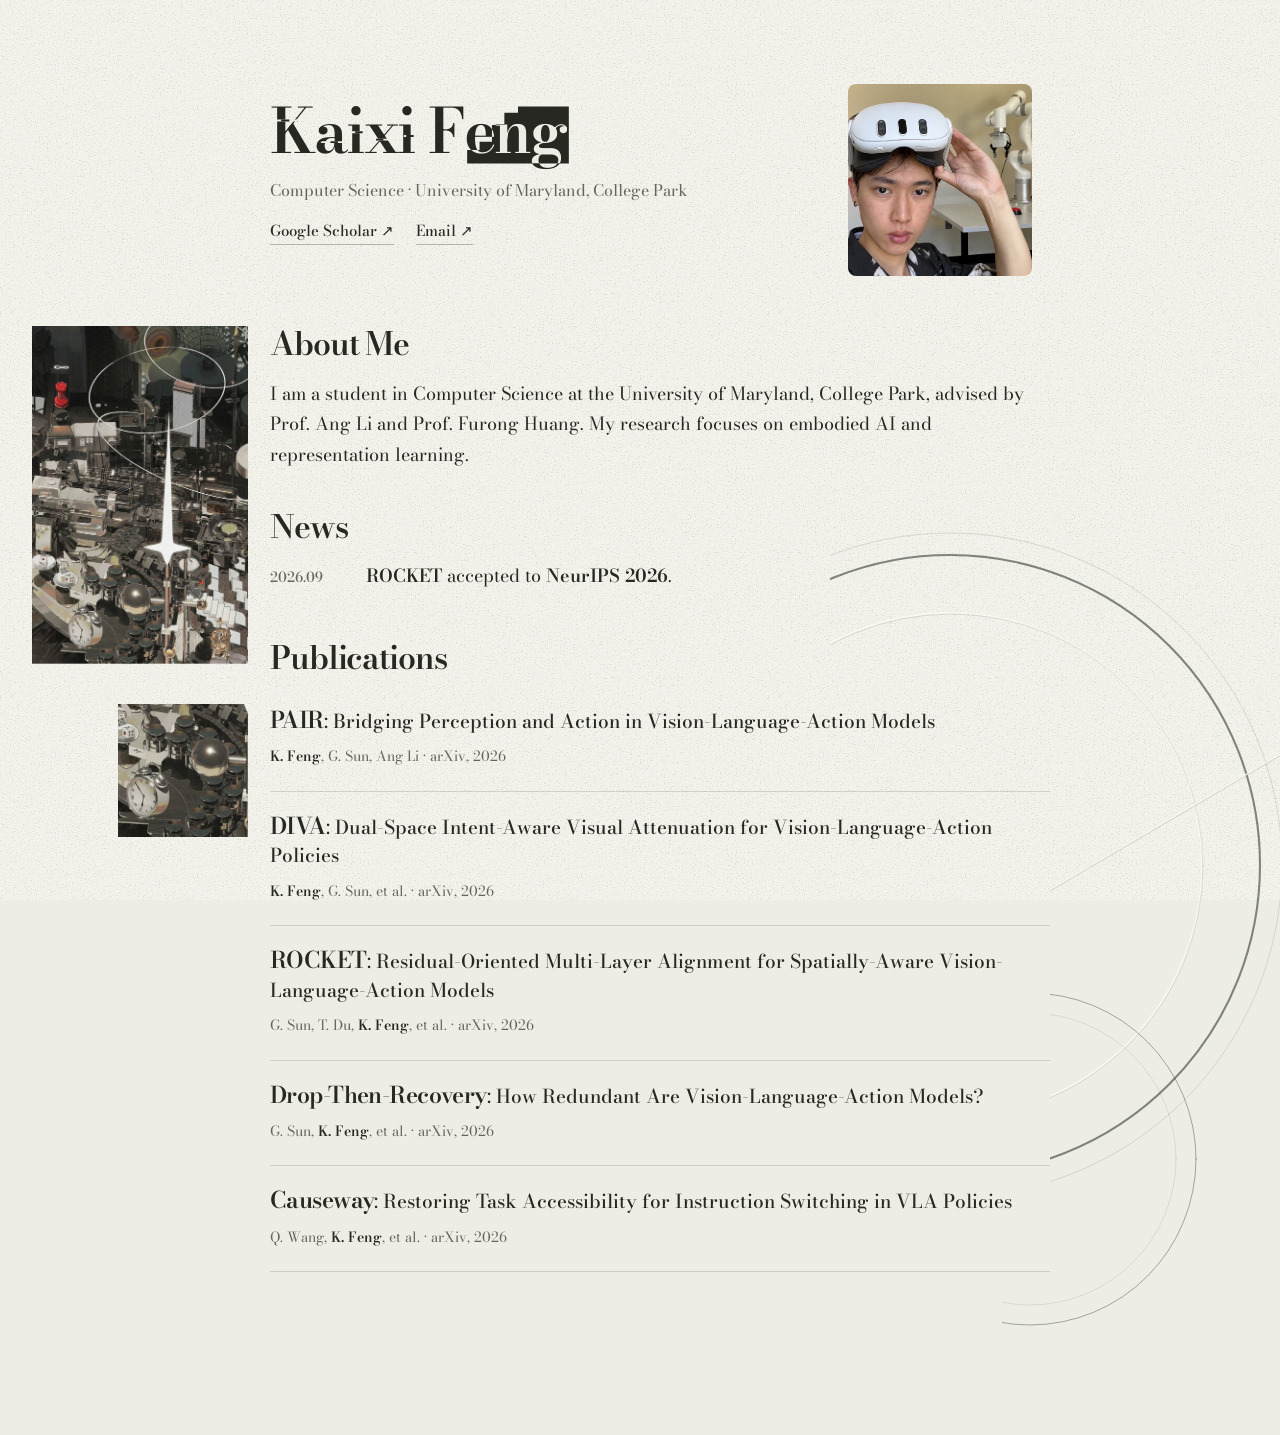
==== commit 7c6b285c: "Integrate advisor names naturally into About Me introduction" ====
--- a/index.html
+++ b/index.html
@@ -64,7 +64,7 @@
 <main class="content" id="main">
 <section aria-labelledby="about-heading" class="content-section" id="about">
 <h2 id="about-heading">About Me</h2>
-<p>I am a student in Computer Science at the University of Maryland, College Park, working on embodied AI and representation learning. I am advised by <a href="https://www.ang-li.com/" rel="noopener noreferrer" target="_blank">Prof. Ang Li</a> and <a href="https://furong-huang.com/" rel="noopener noreferrer" target="_blank">Prof. Furong Huang</a>.</p>
+<p>I am a student in Computer Science at the University of Maryland, College Park, advised by <a href="https://www.ang-li.com/" rel="noopener noreferrer" target="_blank">Prof. Ang Li</a> and <a href="https://furong-huang.com/" rel="noopener noreferrer" target="_blank">Prof. Furong Huang</a>. My research focuses on embodied AI and representation learning.</p>
 </section>
 <section aria-labelledby="news-heading" class="content-section" id="news">
 <h2 id="news-heading">News</h2>
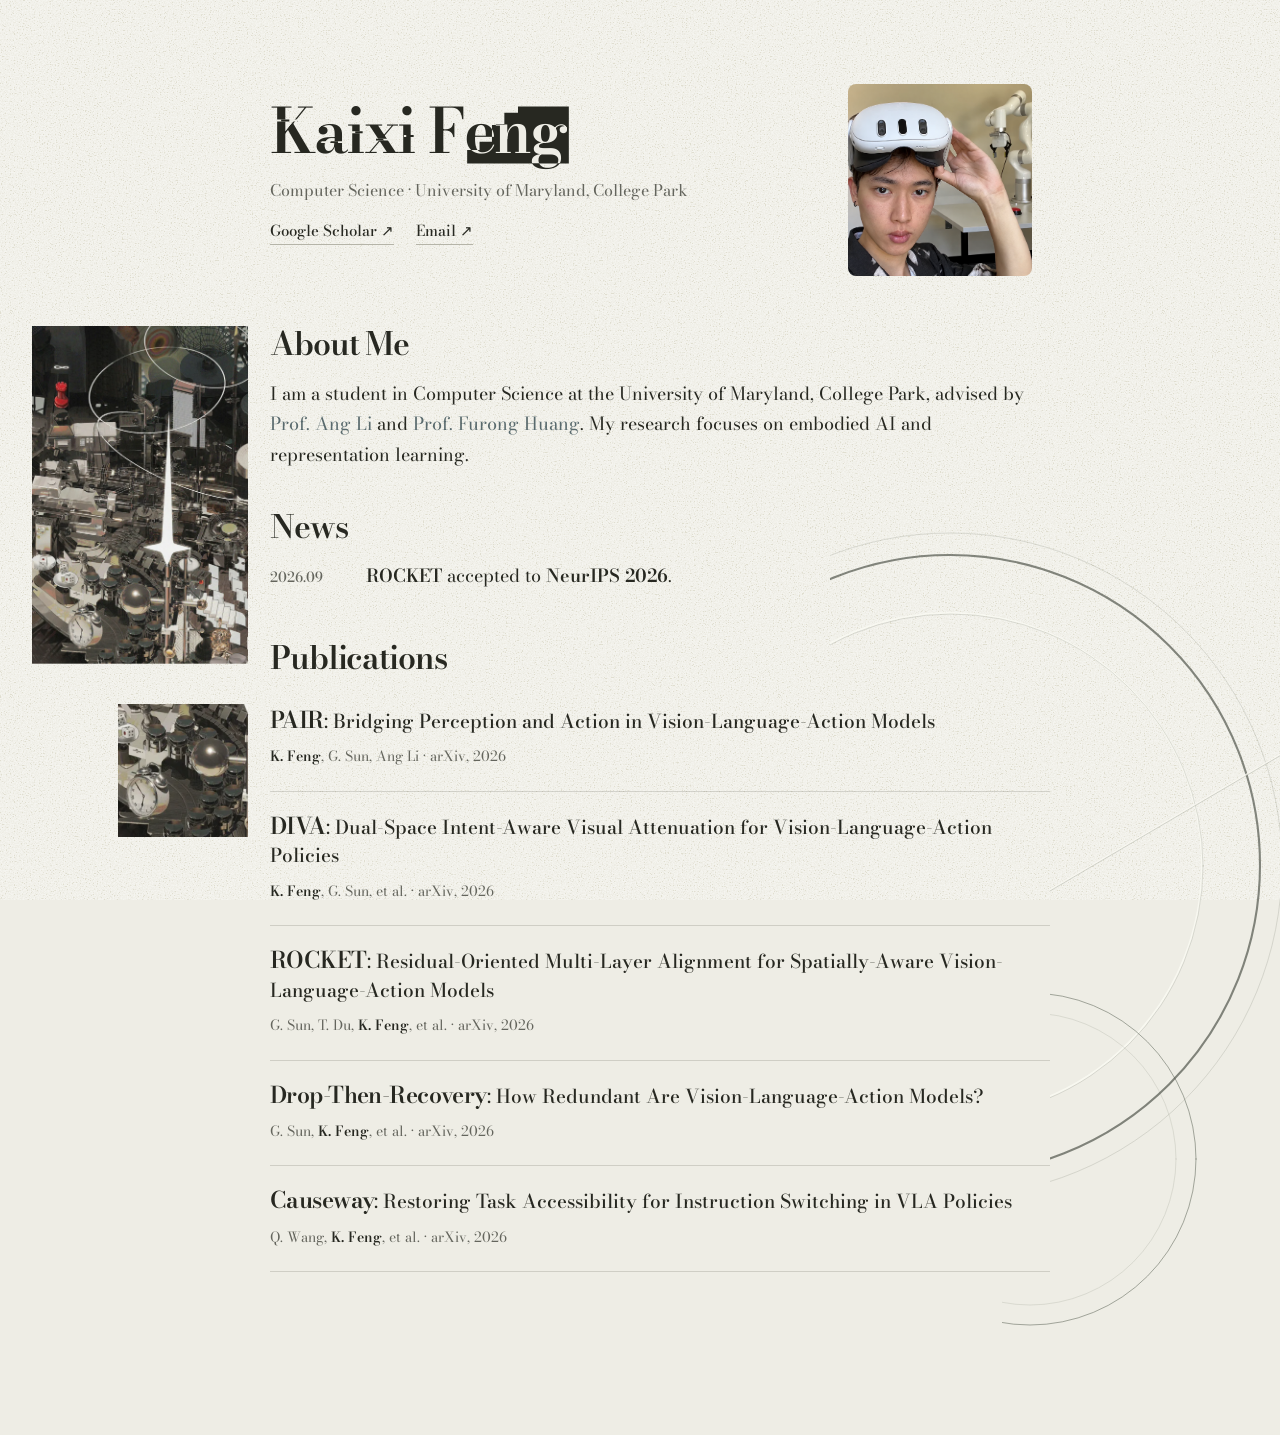
==== commit 8b0e16b8: "Give advisor links a subtle muted teal color" ====
--- a/index.html
+++ b/index.html
@@ -20,7 +20,7 @@
 </script>
 <title>Kaixi Feng — Homepage</title>
 <link href="./favicon.svg" rel="icon" type="image/svg+xml"/>
-<link href="./styles.css?v=20261015-no-analytics-ui" rel="stylesheet"/>
+<link href="./styles.css?v=20261017-advisor-links" rel="stylesheet"/>
 <script defer="" src="./visitor-insights.js?v=20261016-cookieless"></script>
 <script defer="" src="./main.js?v=20261015-no-analytics-ui"></script>
 </head>
@@ -64,7 +64,7 @@
 <main class="content" id="main">
 <section aria-labelledby="about-heading" class="content-section" id="about">
 <h2 id="about-heading">About Me</h2>
-<p>I am a student in Computer Science at the University of Maryland, College Park, advised by <a href="https://www.ang-li.com/" rel="noopener noreferrer" target="_blank">Prof. Ang Li</a> and <a href="https://furong-huang.com/" rel="noopener noreferrer" target="_blank">Prof. Furong Huang</a>. My research focuses on embodied AI and representation learning.</p>
+<p>I am a student in Computer Science at the University of Maryland, College Park, advised by <a class="advisor-link" href="https://www.ang-li.com/" rel="noopener noreferrer" target="_blank">Prof. Ang Li</a> and <a class="advisor-link" href="https://furong-huang.com/" rel="noopener noreferrer" target="_blank">Prof. Furong Huang</a>. My research focuses on embodied AI and representation learning.</p>
 </section>
 <section aria-labelledby="news-heading" class="content-section" id="news">
 <h2 id="news-heading">News</h2>
--- a/styles.css
+++ b/styles.css
@@ -9,6 +9,8 @@
 a{color:inherit;text-decoration:none}
 a:hover{color:var(--accent)}
 a:focus-visible{outline:2px solid var(--accent);outline-offset:5px}
+.advisor-link{color:var(--accent)}
+.advisor-link:hover,.advisor-link:focus-visible{color:#40575b;text-decoration:underline;text-decoration-color:rgba(64,87,91,.4);text-decoration-thickness:1px;text-underline-offset:.16em}
 .skip-link{position:absolute;top:-70px;left:20px;background:var(--ink);color:var(--paper);padding:12px 18px;z-index:40}.skip-link:focus{top:12px}
 
 .site-layout{position:relative;z-index:1;display:grid;grid-template-columns:minmax(0,1fr) minmax(0,900px) minmax(0,.8fr);grid-template-rows:repeat(4,auto);column-gap:58px;align-items:start;max-width:1640px;margin:0 auto;padding:92px 48px 120px}
